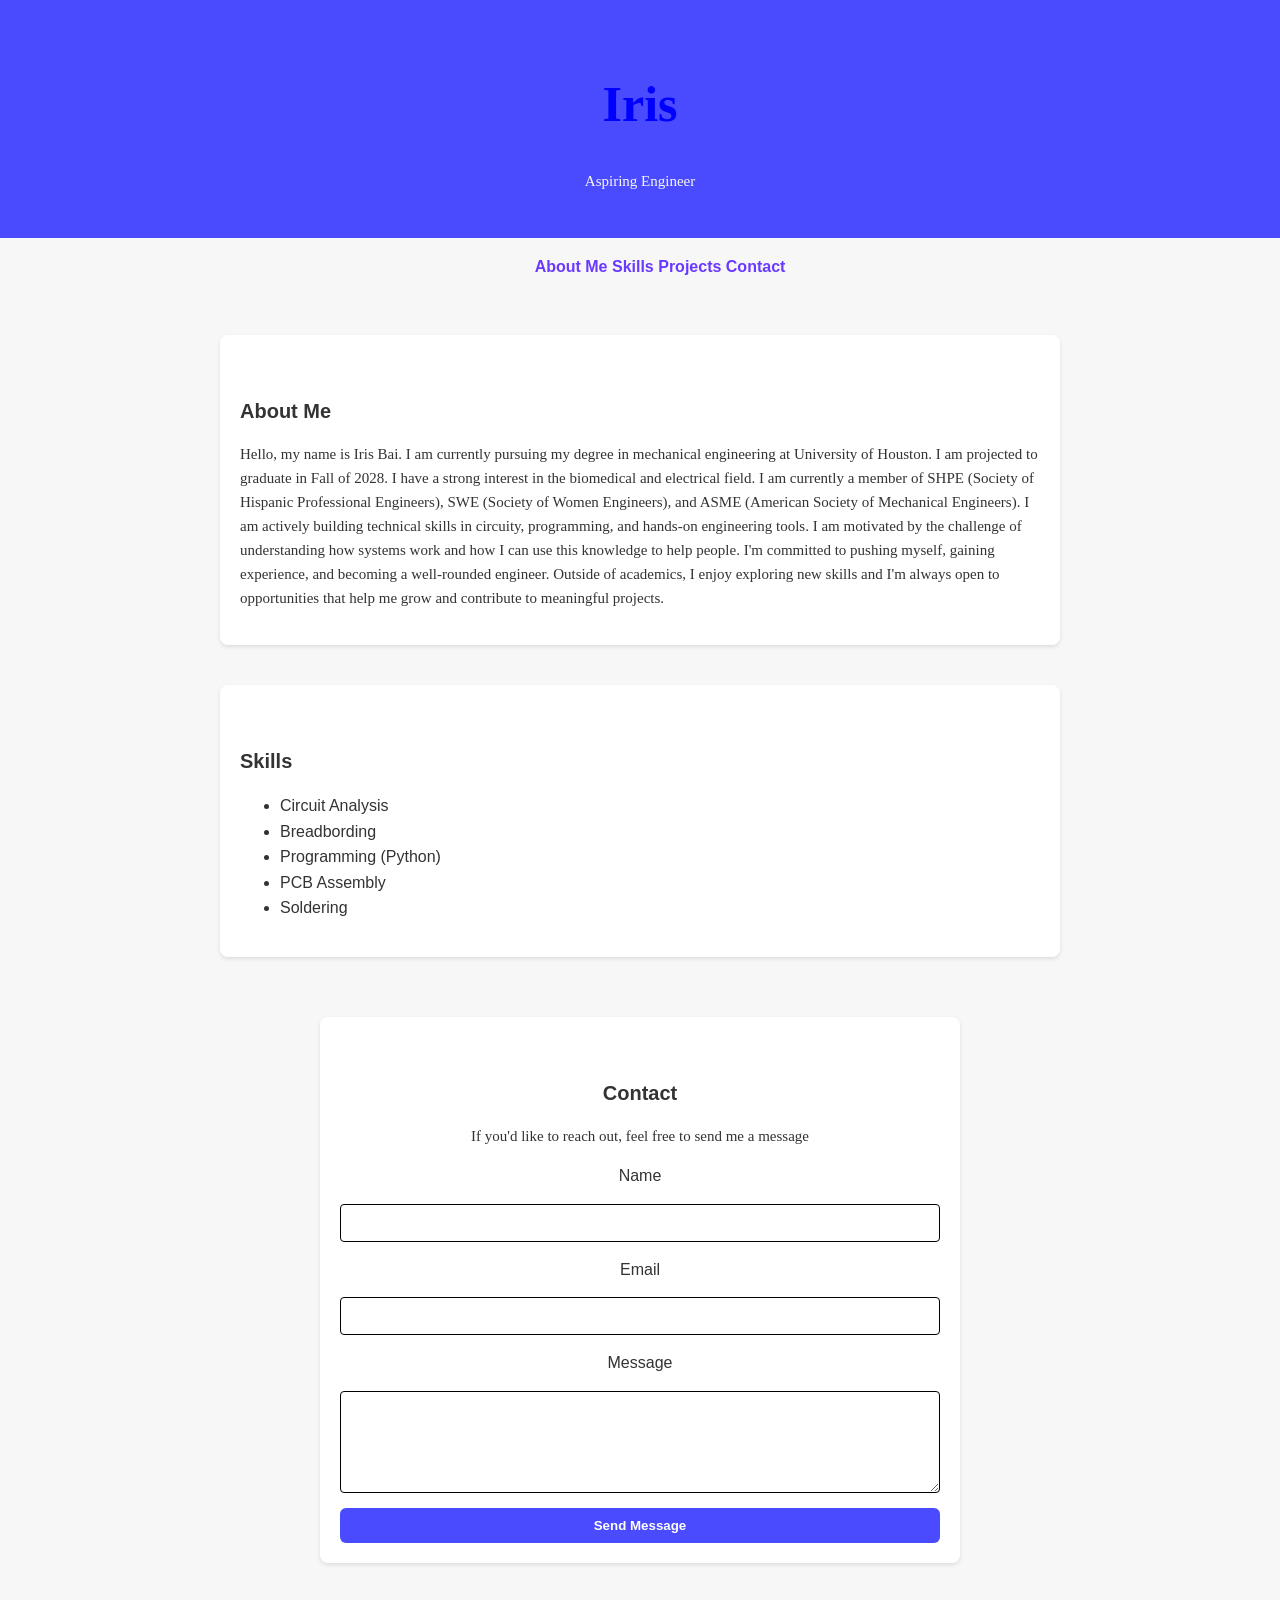
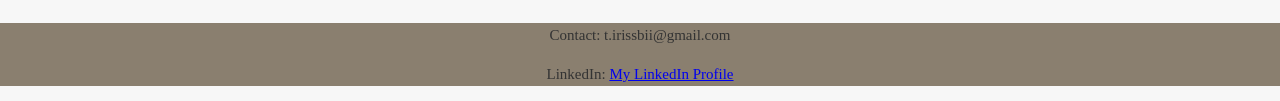
==== index.html @ e51cf454 "Add files via upload" ====
<!DOCTYPE html>
<html>
<head>
    <link rel="stylesheet" href="src/styles/style.css">
    <meta charset="UTF-8">
    <meta name="viewport" content="width=device-width, initial-scale=1.0">
    <title>Iris's Portfolio</title>
</head>

<body>
    <header>
        <h1>Iris</h1>
    <p>Aspiring Engineer</p>
    </header>

    <nav>
        <ul>
            <a href="#about">About Me</a>
            <a href="#skills">Skills</a>
            <a href="projects.html">Projects</a>
            <a href="#contact">Contact</a>
        </ul>
    </nav>
</body>

<main>
    <section>
        <h2>About Me</h2>
        <p>Hello, my name is Iris Bai. I am currently pursuing my degree in mechanical engineering at University of Houston. I am projected to graduate in Fall of 2028. I have a strong interest in the biomedical and electrical field. I am currently a member of SHPE (Society of Hispanic Professional Engineers), SWE (Society of Women Engineers), and ASME (American Society of Mechanical Engineers). I am actively building technical skills in circuity, programming, and hands-on engineering tools. I am motivated by the challenge of understanding how systems work and how I can use this knowledge to help people. I'm committed to pushing myself, gaining experience, and becoming a well-rounded engineer. Outside of academics, I enjoy exploring new skills and I'm always open to opportunities that help me grow and contribute to meaningful projects.</p>
    </section>

    <section>
        <h2>Skills</h2>
        <ul>
            <li>Circuit Analysis</li>
            <li>Breadbording</li>
            <li>Programming (Python)</li>
            <li>PCB Assembly</li>
            <li>Soldering</li>
        </ul>
    </section>

        <section id="contact">
        <h2>Contact</h2>
        <p> If you'd like to reach out, feel free to send me a message</p>
        <form class="contact-form" action="https://formspree.io/f/mjgayvwy" method="post">
            <label for="name">Name</label>
            <input type="text" id="name" name="name" required>
            <label for="email">Email</label>
            <input type="email" id="email" name="email" required>
            <label for="message">Message</label>
            <textarea id="message" name="message" rows="5" required></textarea>
            <button type="submit">Send Message</button>
        </form>
    </section>
</main>

<footer>
    <p>Contact: t.irissbii@gmail.com</p>
    <p>LinkedIn: <a href="https://www.linkedin.com/in/irisbai/">My LinkedIn Profile</a></p>
</footer>
</body>

</html>
---- src/styles/style.css ----
body {
    font-family: 'Segoe UI', 'Helvetica Neue', sans-serif;
    font-size: 16px;
    line-height: 1.6;
    color: #333;
    margin: 0;
    padding:0;
    background-color: #f7f7f7;
}

h1 {
    color:blue;
    font-size: 50px;
    font-weight:700;
    margin-bottom: 10px;
}

h2 {
    font-size: 20px;
    font-weight: 600;
    margin-top: 40px;
    margin-bottom: 10px;
}

header {
    display: flex;
    flex-direction: column;
    align-items: center;
    text-align:center;
    font-family: 'Rubik';
    padding: 30px 30px;
    background-color: #4a4aff;
    color:#f7f7f7;
}

section {
    max-width: 800px;
    margin: 40px auto;
    padding: 20px;
    background: white;
    border-radius: 8px;
    box-shadow: 0 2px 4px rgba(0,0,0,0.1);
}

p {
    font-family: "Josefin Sans";
    font-size: 15px; 
}
nav {
    display:flex;
    justify-content: center;
    gap: 20px;
    position: sticky;
    z-index: 100;
    margin-top: 20px;
    margin: 0 15px;
    color: #6a39ff;
    text-decoration: none;
    font-weight: bold;
}
 nav a {
    color: #6a39ff;
    text-decoration: none;
    font-weight: 600;
    transition: color 0.2s ease, transform 0.2s ease;
 }

 nav a:hover {
    color: #2a2ad6;
 }

@media (max-with: 600px) {
    header hl {
        font-size: 32px;
    }

    nav {
        flex-direction: column;
        gap: 10px;
    }

    nav a {
        font-size: 14px;
    }

    section {
        margin: 20px;
        padding: 15px;
    }
}

footer {
    text-align: center;
    background-color: #8A7F6F;
}
img {
    max-width: 100%;
    height: auto;
    display: block;
}

.project-grid {
    display: grid;
    grid-template-columns: repeat(auto-fit, minmax(280px, 1fr));
    gap: 20px;
}

.project-card {
    background-color: white;
    padding: 20px;
    border-radius: 10px;
    box-shadow: 0 4px 8px rgba(0,0,0,0.1);
    transition: transform 0.2s ease;
}

.project-card:hover {
    transform: translateY(-5px);
}

.project-card h3 {
    margin-top: 0;
    color: #4a4aff;
}

.project-card p {
    margin-bottom: 0;
    color: #333;
}

.project-card img {
    object-fit:cover;
    width: auto;
    height: 300px; 
    display: block;
    margin: 0 auto 15px;
    border-radius: 8px;
}

.image-scroll {
    display: flex;
    overflow-x: auto;
    padding-bottom: 10px;
    scroll-behavior: smooth;
}

.image-scroll img {
    padding-top: 10px;
    width: 220px;
    height: auto;
    border-radius: 10px;
    flex-shrink: 0;
}

.tags {
    display: flex;
    flex-wrap: wrap;
    gap: 8px;
    margin: 10px 0 15px;
}

.tag {
    background-color: #eef0ff;
    color: #4a4aff;
    padding: 5px 10px;
    border-radius: 20px;
    font-size: 12px;
    font-weight: 600;
}

.project-header h3 {
    margin-bottom: 5px;
}

.project-btn {
    display: inline-block;
    margin-top: 15px;
    padding: 10px 16px;
    background-color:#4a4aff;
    color: black;
    text-decoration: none;
    border-radius: 6px;
    font-weight: 600;
    transition: background-color 0.2s ease, trasnform 0.2s ease;
}

.project-btn hover {
    background-color: #3737d6;
    transform: translateY(-2px);
}

#contact {
    text-align: center;
    max-width: 600px;
    margin: 60px auto;
    padding: 20px;
}

.contact-form {
    display: flex;
    flex-direction: column;
    gap: 15px;
    height: 50%;
}

.contact-form input, .contact-form textarea {
    padding: 10px;
    border: 1px solid black;
    border-radius: 4px;
    font-size: 14px;
    font-family: inherit;
}

.contact-form button {
    padding: 10px 16px;
    background-color: #4a4aff;
    color: white;
    border: none;
    border-radius: 6px;
    font-weight: 600;
    cursor: pointer;
    transition: background-color 0.2s ease, transform 0.2s ease;
}

.contact-form button:hover {
    background-color: #3737d6;
    transform: translateY(-2px);
}

.year-folder {
    border: 2px solid #4a4aff;
    border-radius: 10px;
    margin-bottom: 20px;
    overflow: hidden;
    background-color: #f7f7f7;
    transition: background-color -.2s ease;
}

.folder-header {
    display: flex;
    align-items: center;
    gap: 12px;
    padding: 18px;
    cursor: pointer;
} 

.folder-header:hover {
    background-color: #ececff;
}

.folder-icon {
    font-size: 24px;
}

.year-content {
    display:none;
    padding: 20px;
    border-top: 1px solid #dcdcff;
}
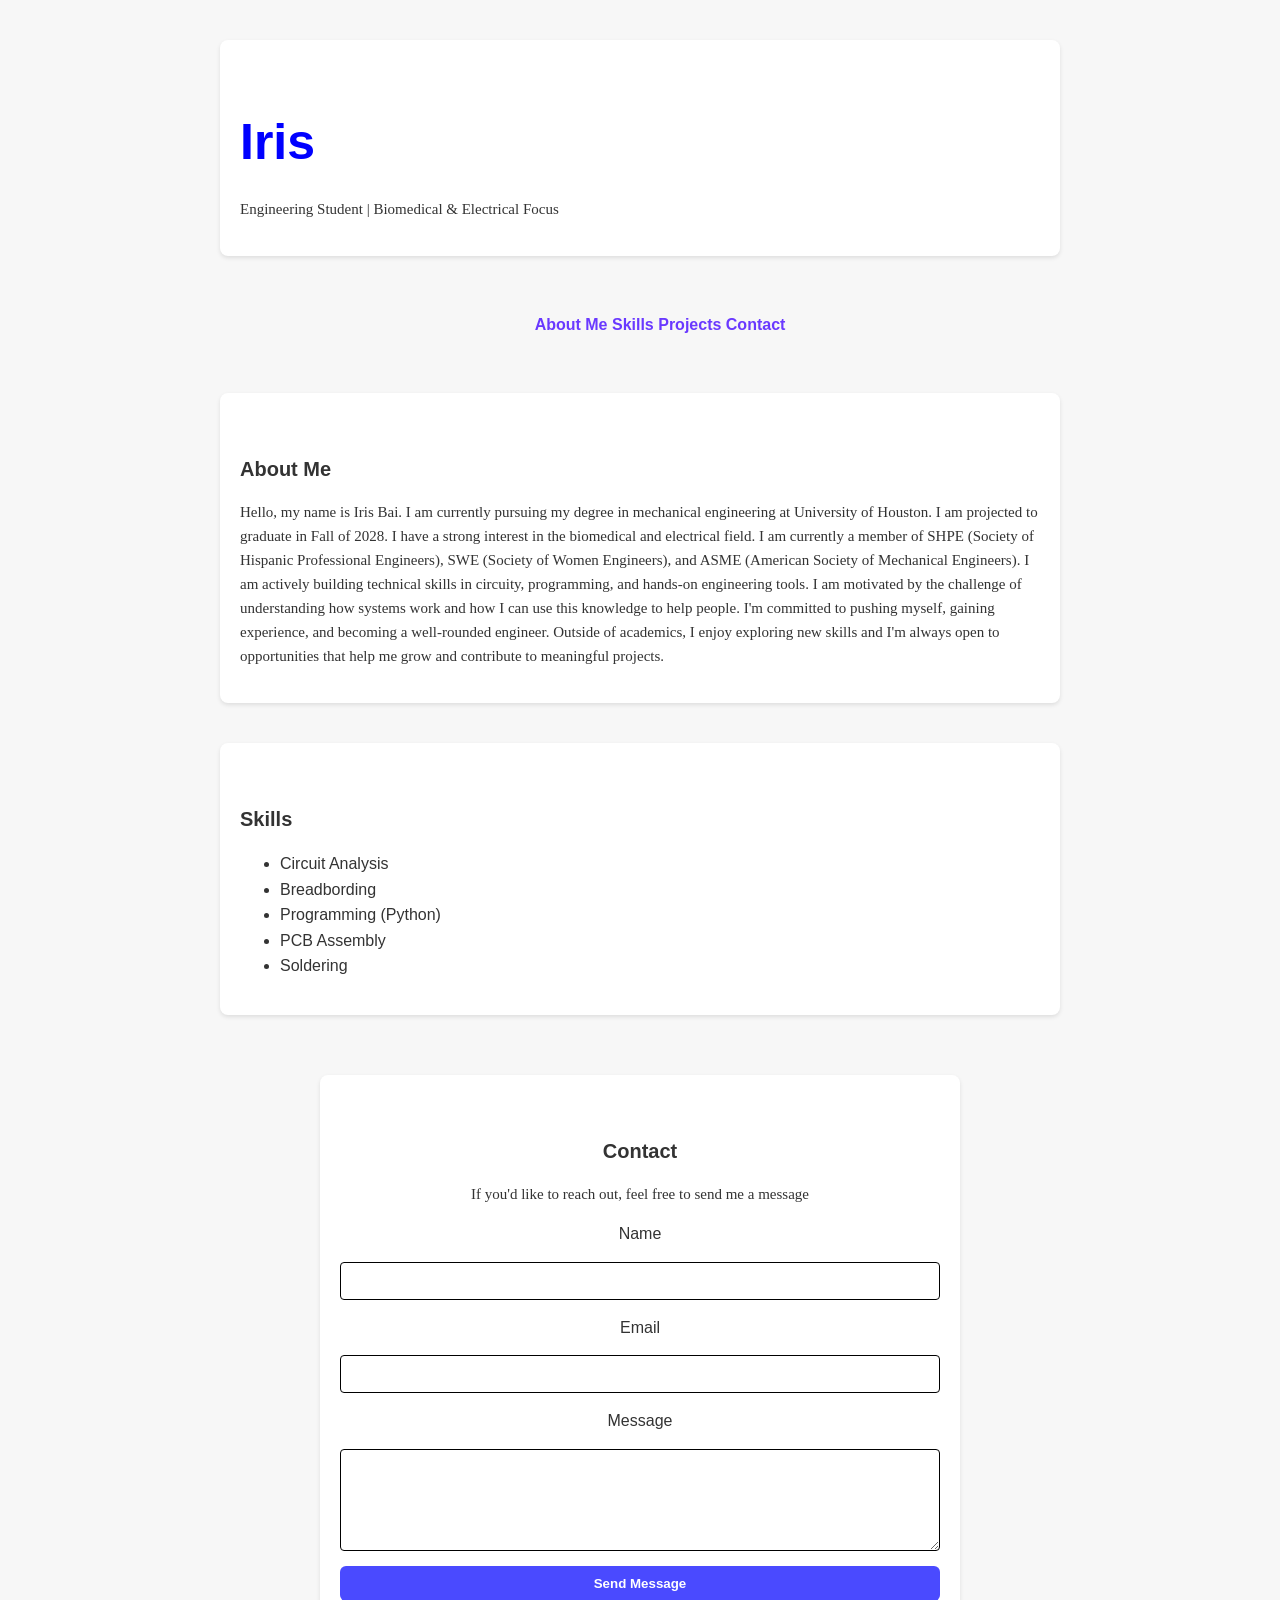
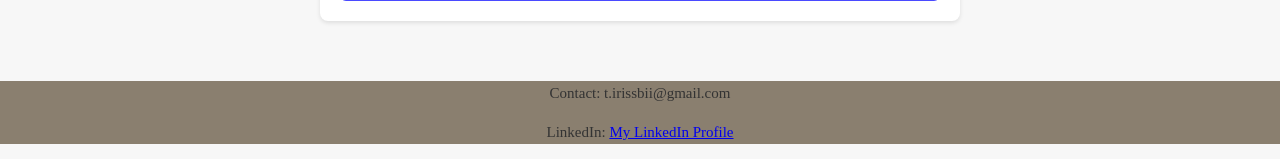
==== commit 80531a32: "Refactor portfolio layout and structure" ====
--- a/index.html
+++ b/index.html
@@ -8,10 +8,12 @@
 </head>
 
 <body>
-    <header>
-        <h1>Iris</h1>
-    <p>Aspiring Engineer</p>
-    </header>
+    <section class="hero">
+        <div class="hero-content">
+            <h1>Iris</h1>
+            <p>Engineering Student | Biomedical & Electrical Focus </p>
+        </div>
+    </section>
 
     <nav>
         <ul>
@@ -25,19 +27,23 @@
 
 <main>
     <section>
-        <h2>About Me</h2>
-        <p>Hello, my name is Iris Bai. I am currently pursuing my degree in mechanical engineering at University of Houston. I am projected to graduate in Fall of 2028. I have a strong interest in the biomedical and electrical field. I am currently a member of SHPE (Society of Hispanic Professional Engineers), SWE (Society of Women Engineers), and ASME (American Society of Mechanical Engineers). I am actively building technical skills in circuity, programming, and hands-on engineering tools. I am motivated by the challenge of understanding how systems work and how I can use this knowledge to help people. I'm committed to pushing myself, gaining experience, and becoming a well-rounded engineer. Outside of academics, I enjoy exploring new skills and I'm always open to opportunities that help me grow and contribute to meaningful projects.</p>
+        <div class="about-me">
+            <h2>About Me</h2>
+            <p>Hello, my name is Iris Bai. I am currently pursuing my degree in mechanical engineering at University of Houston. I am projected to graduate in Fall of 2028. I have a strong interest in the biomedical and electrical field. I am currently a member of SHPE (Society of Hispanic Professional Engineers), SWE (Society of Women Engineers), and ASME (American Society of Mechanical Engineers). I am actively building technical skills in circuity, programming, and hands-on engineering tools. I am motivated by the challenge of understanding how systems work and how I can use this knowledge to help people. I'm committed to pushing myself, gaining experience, and becoming a well-rounded engineer. Outside of academics, I enjoy exploring new skills and I'm always open to opportunities that help me grow and contribute to meaningful projects.</p>
+        </div>
     </section>
 
     <section>
-        <h2>Skills</h2>
-        <ul>
-            <li>Circuit Analysis</li>
-            <li>Breadbording</li>
-            <li>Programming (Python)</li>
-            <li>PCB Assembly</li>
-            <li>Soldering</li>
-        </ul>
+        <div class="skills">   
+            <h2>Skills</h2>
+            <ul>
+                <li>Circuit Analysis</li>
+                <li>Breadbording</li>
+                <li>Programming (Python)</li>
+                <li>PCB Assembly</li>
+                <li>Soldering</li>
+            </ul>
+        </div>
     </section>
 
         <section id="contact">
@@ -61,4 +67,4 @@
 </footer>
 </body>
 
-</html>+</html>
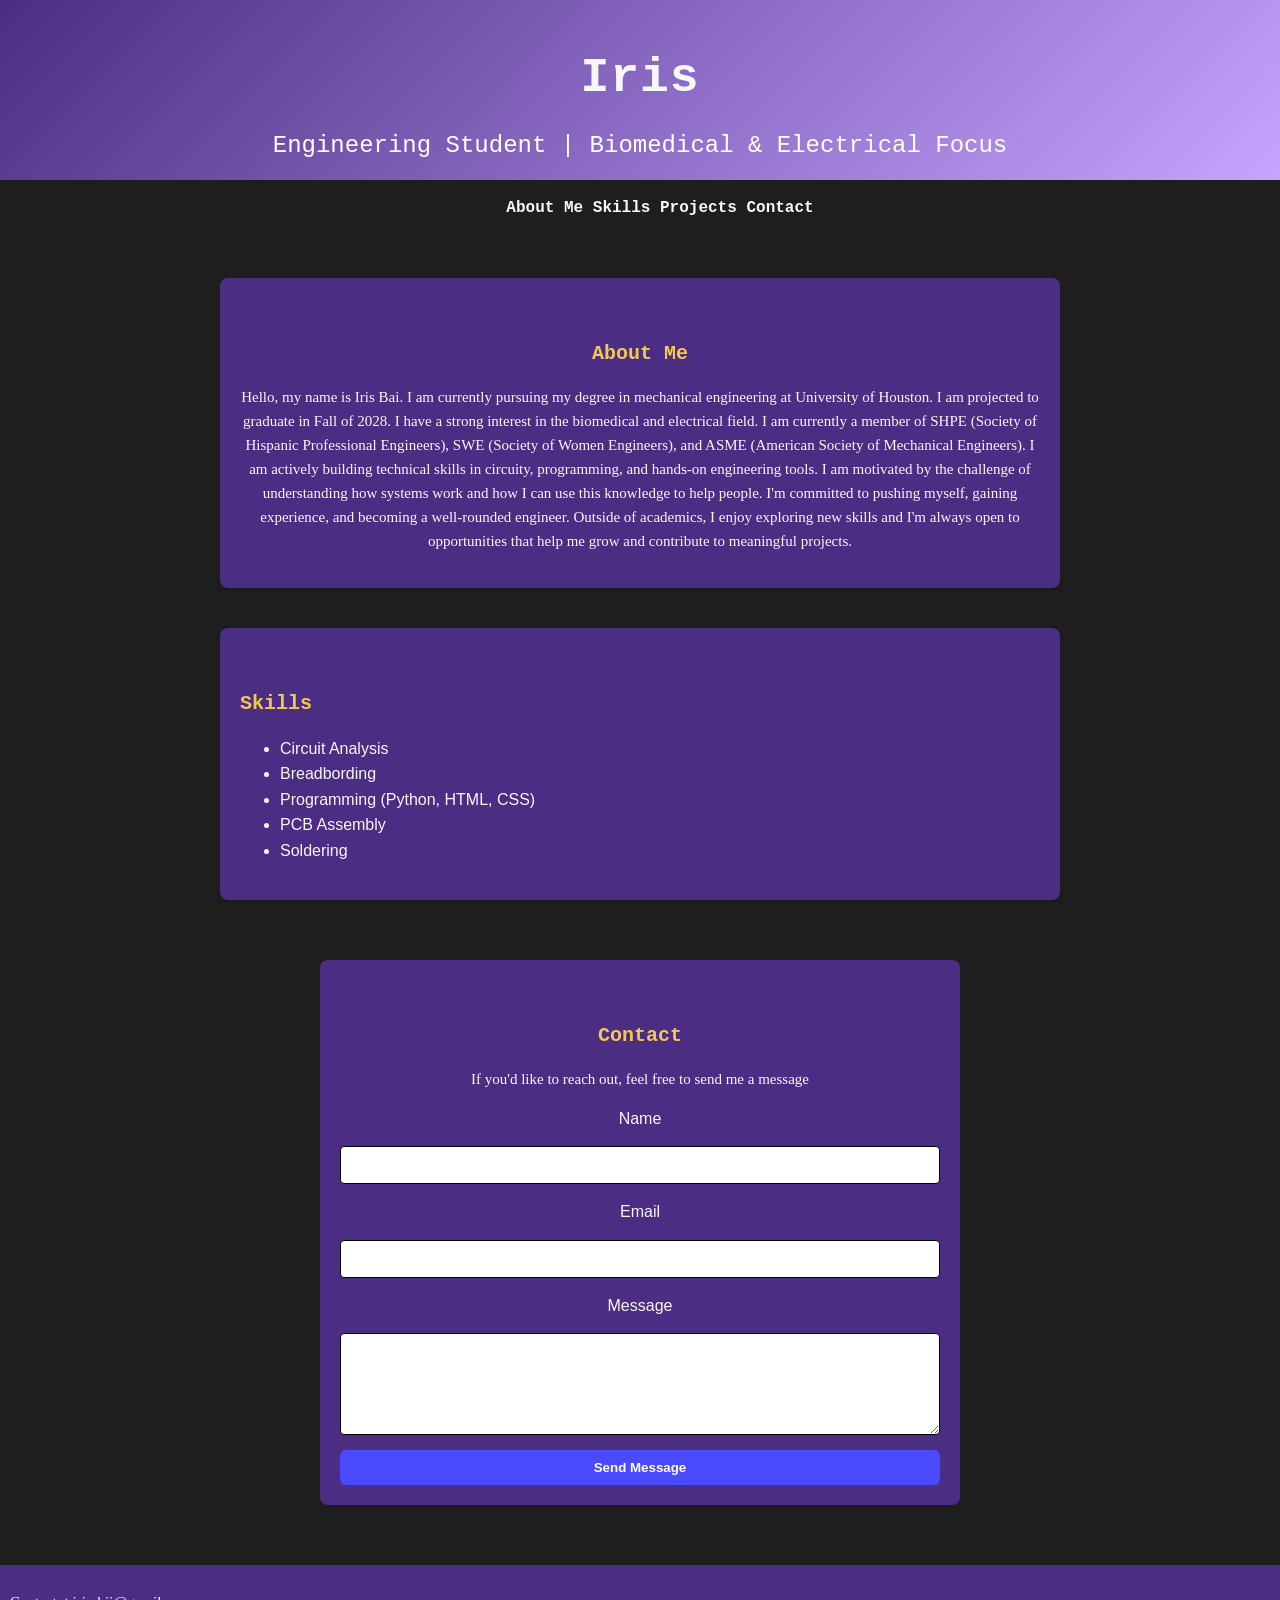
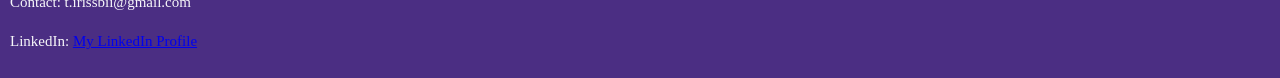
==== commit b47bb485: "Update skills list to include HTML and CSS" ====
--- a/index.html
+++ b/index.html
@@ -39,7 +39,7 @@
             <ul>
                 <li>Circuit Analysis</li>
                 <li>Breadbording</li>
-                <li>Programming (Python)</li>
+                <li>Programming (Python, HTML, CSS)</li>
                 <li>PCB Assembly</li>
                 <li>Soldering</li>
             </ul>
--- a/src/styles/style.css
+++ b/src/styles/style.css
@@ -1,3 +1,11 @@
+:root {
+  --iris-purple: #4B2E83;
+  --iris-lavender: #C7A4FF;
+  --iris-yellow: #F2C94C;
+  --iris-green: #6BAA75;
+  --iris-white: #F7F7FA;
+  --iris-charcoal: #1E1E1E;
+}
 
 body {
     font-family: 'Segoe UI', 'Helvetica Neue', sans-serif;
@@ -6,11 +14,13 @@
     color: #333;
     margin: 0;
     padding:0;
-    background-color: #f7f7f7;
+    background-color: var(--iris-charcoal);
 }
 
 h1 {
-    color:blue;
+    color: var(--iris-white);
+    text-align: center;
+    font-family:'Courier New', Courier, monospace;
     font-size: 50px;
     font-weight:700;
     margin-bottom: 10px;
@@ -21,26 +31,8 @@
     font-weight: 600;
     margin-top: 40px;
     margin-bottom: 10px;
-}
-
-header {
-    display: flex;
-    flex-direction: column;
-    align-items: center;
-    text-align:center;
-    font-family: 'Rubik';
-    padding: 30px 30px;
-    background-color: #4a4aff;
-    color:#f7f7f7;
-}
-
-section {
-    max-width: 800px;
-    margin: 40px auto;
-    padding: 20px;
-    background: white;
-    border-radius: 8px;
-    box-shadow: 0 2px 4px rgba(0,0,0,0.1);
+    font-family:'Courier New', Courier, monospace;
+    color: var(--iris-yellow);
 }
 
 p {
@@ -55,23 +47,25 @@
     z-index: 100;
     margin-top: 20px;
     margin: 0 15px;
-    color: #6a39ff;
+    color: var(--iris-white);
+    font-family:'Courier New', Courier, monospace;
     text-decoration: none;
     font-weight: bold;
 }
  nav a {
-    color: #6a39ff;
+    color: var(--iris-white);
     text-decoration: none;
     font-weight: 600;
     transition: color 0.2s ease, transform 0.2s ease;
  }
 
  nav a:hover {
-    color: #2a2ad6;
+    color: var(--iris-yellow);
+    transform: translateY(-5px);
  }
 
-@media (max-with: 600px) {
-    header hl {
+@media (max-width: 600px) {
+    header h1 {
         font-size: 32px;
     }
 
@@ -90,10 +84,37 @@
     }
 }
 
+.about-me {
+    text-align: center;
+    background-color: var(--iris-purple);
+    color: var(--iris-white);
+    max-width: 800px;
+    margin: 40px auto;
+    padding: 20px;
+    border-radius: 8px;
+    box-shadow: 0 2px 4px rgba(0,0,0,0.1);
+}
+
+.skills {
+    max-width: 800px;
+    margin: 40px auto;
+    padding: 20px;
+    background:var(--iris-purple);
+    color: var(--iris-white);
+    border-radius: 8px;
+    box-shadow: 0 2px 4px rgba(0,0,0,0.1);
+}
+
 footer {
     text-align: center;
-    background-color: #8A7F6F;
-}
+    color: var(--iris-white);
+    background-color: var(--iris-purple);
+    padding: 10px;
+    font-size: 14px;
+    font-family: 'Courier New', Courier, monospace;
+    text-align: left;
+}
+
 img {
     max-width: 100%;
     height: auto;
@@ -194,6 +215,9 @@
     max-width: 600px;
     margin: 60px auto;
     padding: 20px;
+    color: var(--iris-white);
+    background-color: var(--iris-purple);
+    border-radius: 8px;
 }
 
 .contact-form {
@@ -205,6 +229,7 @@
 
 .contact-form input, .contact-form textarea {
     padding: 10px;
+    color: var(--iris-white);
     border: 1px solid black;
     border-radius: 4px;
     font-size: 14px;
@@ -256,4 +281,27 @@
     display:none;
     padding: 20px;
     border-top: 1px solid #dcdcff;
-}+}
+
+.hero {
+    height: 20vh;
+    text-align: center;
+    justify-content: center;
+    display: flex;
+    background: linear-gradient(135deg, var(--iris-purple), var(--iris-lavender));
+    color: white;
+}
+
+.hero-content h1 {
+    font-size: 3rem;
+    font-family: 'Courier New', Courier, monospace;
+    margin-bottom: 10px;
+    letter-spacing: 1px;
+}
+
+.hero-content p {
+    font-family:'Courier New', Courier, monospace;
+    font-size: 1.5rem;
+    margin: 0;
+    font-weight: 200;
+}
